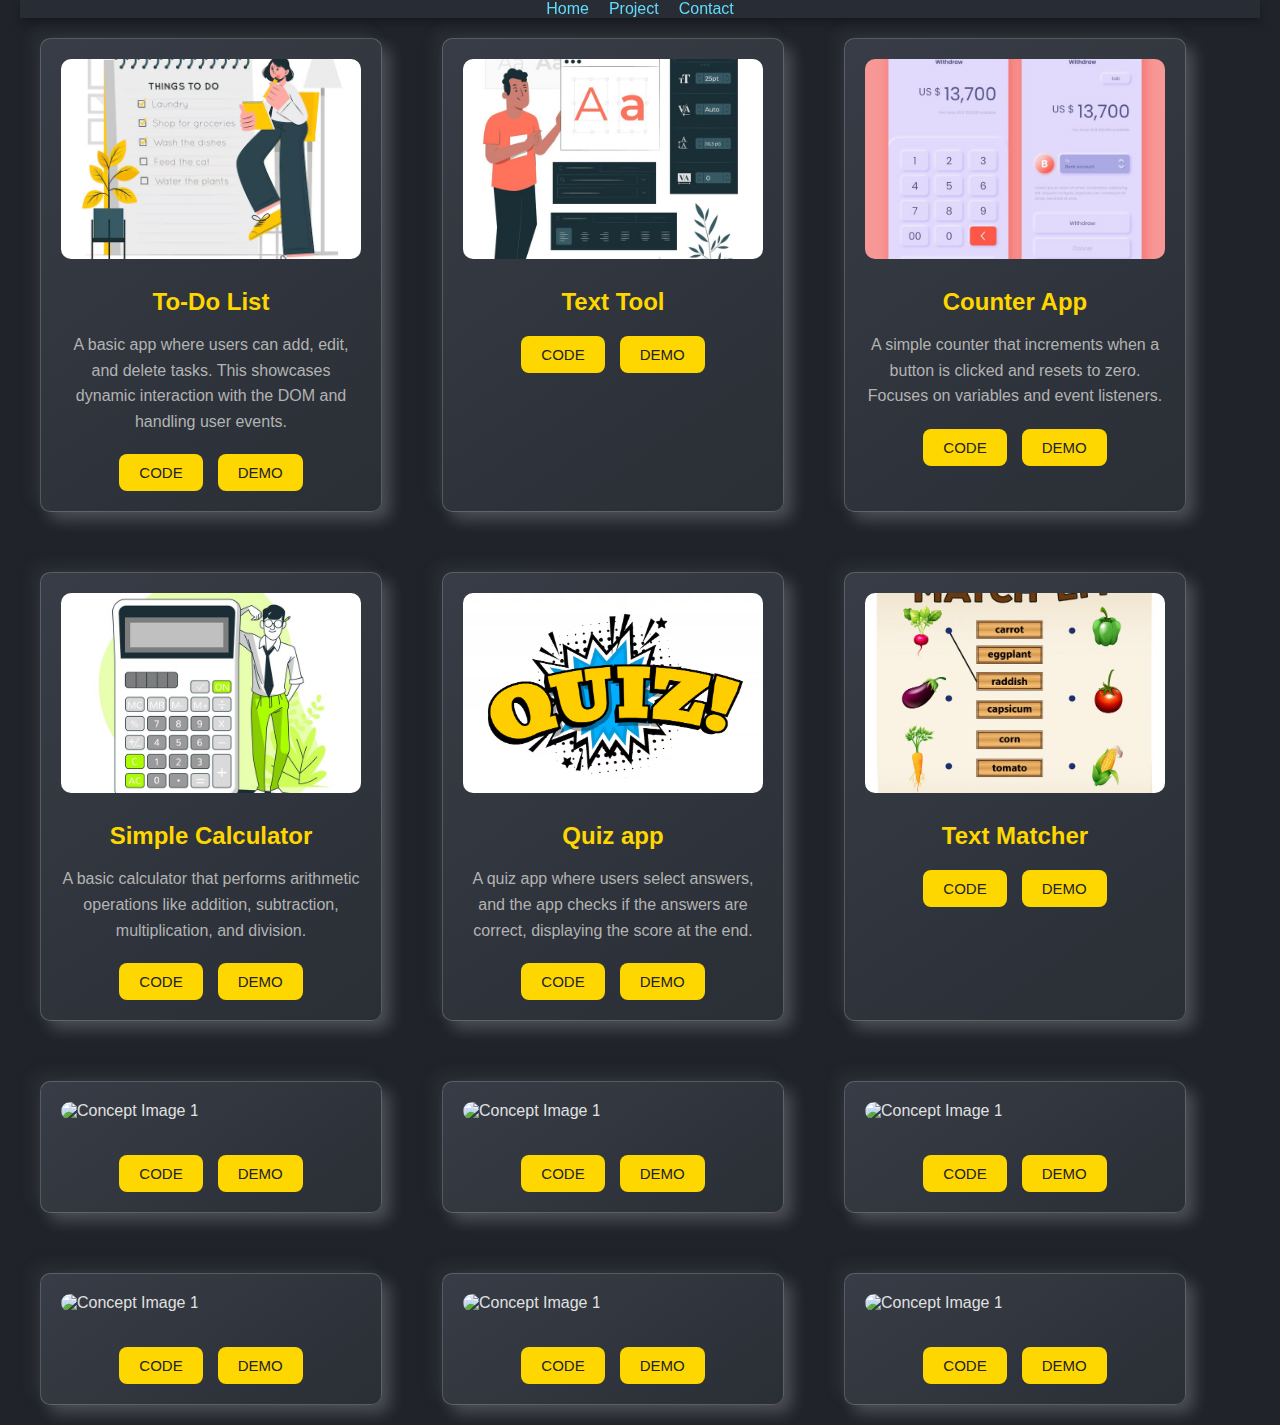
==== projects.html @ d0105e98 "new pages are added" ====
<!DOCTYPE html>
<html lang="en">
<head>
    <meta charset="UTF-8">
    <meta name="viewport" content="width=device-width, initial-scale=1.0">
    <title>Projects</title>
    <link rel="stylesheet" href="style.css">
</head>
<body>
    <header class="navbar">
        <nav class="navbar">
            <ul>
                <li><a href="index.html">Home</a></li>
                <li><a href="projects.html">Project</a></li> 
                <li><a href="contact.html">Contact</a></li> 
            </ul>
        </nav>
    </header>
    <!-- Project section -->
    <div class="concept-container"  id="projects">
        <div class="concept-card">
            <img src="./images/todo list.jpg" alt="Concept Image 1" class="concept-image">
            <h2 class="concept-title">To-Do List</h2>
            <p class="description">A basic app where users can add, edit, and delete tasks. This showcases dynamic interaction with the DOM and handling user events.</p>
            <div class="button-container">
                <button class="concept-button1" onclick="window.open('https:github.com/VedikaMamidwar/notes-app')">CODE</button>
                <button class="concept-button" onclick="window.open('https:notenet.netlify.app')">DEMO</button>
            </div>
        </div>
        <div class="concept-card">
            <img src="./images/text tool.jpg" alt="Concept Image 1" class="concept-image">
            <h2 class="concept-title">Text Tool</h2>
            <p class="description"></p>
            <div class="button-container">
                <button class="concept-button1" onclick="window.open('https:github.com/VedikaMamidwar/text-tool')">CODE</button>
                <button class="concept-button" onclick="window.open('https:domtexttool.netlify.app')">DEMO</button>
            </div>
        </div>
        <div class="concept-card">
            <img src="./images/counter.jpg" alt="Concept Image 1" class="concept-image">
            <h2 class="concept-title">Counter App</h2>
            <p class="description">A simple counter that increments when a button is clicked and resets to zero. Focuses on variables and event listeners.</p>
            <div class="button-container">
                <button class="concept-button1" onclick="window.open('https:github.com/VedikaMamidwar/counters-diceroller')">CODE</button>
                <button class="concept-button" onclick="window.open('https:countersdice.netlify.app')">DEMO</button>
            </div>
        </div>
        <div class="concept-card">
            <img src="./images/calculator.jpg" alt="Concept Image 1" class="concept-image">
            <h2 class="concept-title">Simple Calculator</h2>
            <p class="description">A basic calculator that performs arithmetic operations like addition, subtraction, multiplication, and division.</p>
            <div class="button-container">
                <button class="concept-button1" onclick="window.open('https:github.com/VedikaMamidwar/DOM-manupulation')">CODE</button>
                <button class="concept-button" onclick="window.open('https:domanupulation.netlify.app')">DEMO</button>
            </div>
        </div>
        <div class="concept-card">
            <img src="./images/quiz.avif" alt="Concept Image 1" class="concept-image">
            <h2 class="concept-title">Quiz app</h2>
            <p class="description">A quiz app where users select answers, and the app checks if the answers are correct, displaying the score at the end.</p>
            <div class="button-container">
                <button class="concept-button1">CODE</button>
                <button class="concept-button" onclick="window.open('https:notenet.netlify.app')">DEMO</button>
            </div>
        </div>
        <div class="concept-card">
            <img src="./images/text matcher.jpg" alt="Concept Image 1" class="concept-image">
            <h2 class="concept-title">Text Matcher</h2>
            <p class="description"></p>
            <div class="button-container">
                <button class="concept-button1" onclick="window.open('')">CODE</button>
                <button class="concept-button" onclick="window.open('')">DEMO</button>
            </div>
        </div>
        <div class="concept-card">
            <img src="image1.jpg" alt="Concept Image 1" class="concept-image">
            <h2 class="concept-title"></h2>
            <p class="description"></p>
            <div class="button-container">
                <button class="concept-button1">CODE</button>
                <button class="concept-button">DEMO</button>
            </div>
        </div>
        <div class="concept-card">
            <img src="image1.jpg" alt="Concept Image 1" class="concept-image">
            <h2 class="concept-title"></h2>
            <p class="description"></p>
            <div class="button-container">
                <button class="concept-button1">CODE</button>
                <button class="concept-button">DEMO</button>
            </div>
        </div>
        <div class="concept-card">
            <img src="todo list.jpg" alt="Concept Image 1" class="concept-image">
            <h2 class="concept-title"></h2>
            <p class="description"></p>
            <div class="button-container">
                <button class="concept-button1">CODE</button>
                <button class="concept-button">DEMO</button>
            </div>
        </div>
        <div class="concept-card">
            <img src="image1.jpg" alt="Concept Image 1" class="concept-image">
            <h2 class="concept-title"></h2>
            <p class="description"></p>
            <div class="button-container">
                <button class="concept-button1">CODE</button>
                <button class="concept-button">DEMO</button>
            </div>
        </div>
        <div class="concept-card">
            <img src="image1.jpg" alt="Concept Image 1" class="concept-image">
            <h2 class="concept-title"></h2>
            <p class="description"></p>
            <div class="button-container">
                <button class="concept-button1">CODE</button>
                <button class="concept-button">DEMO</button>
            </div>
        </div>
        <div class="concept-card">
            <img src="image1.jpg" alt="Concept Image 1" class="concept-image">
            <h2 class="concept-title"></h2>
            <p class="description"></p>
            <div class="button-container">
                <button class="concept-button1">CODE</button>
                <button class="concept-button">DEMO</button>
            </div>
        </div>
</body>
</html>
---- style.css ----
/* Global Styles */
body {
    font-family: 'Arial', sans-serif;
    margin: 0;
    padding: 0;
    box-sizing: border-box;
    background-color: #20232a; /* Darker background for a cohesive look */
    color: #e1e1e1; /* Light text for contrast */
}

/* Header */
header {
    background: #282c34; /* Dark, neutral background */
    color: #61dafb; /* Light blue for contrast */
    padding: 35px ;
    position: sticky;
    top: 0;
    z-index: 1000;
    box-shadow: 0 4px 10px rgba(0, 0, 0, 0.3);
    text-align: center; /* Center-align header */
}

.navbar {
    display: flex;
    justify-content: center;
    align-items: center;
    max-width: 1200px;
    margin: 0 auto;
    padding: 0 20px;
}

.navbar ul {
    list-style: none;
    display: flex;
    gap: 20px;
    margin: 0;
    padding: 0;
}

.navbar ul li {
    cursor: pointer;
    color: #61dafb;
    transition: color 0.3s ease;
}

.navbar ul li:hover {
    color: #ffd700; /* Golden color on hover */
}

/* Scroll to Section */
.navbar ul li a {
    color: inherit;
    text-decoration: none;
}

.navbar ul li a:hover {
    color: #ffd700; /* Golden color on hover */
}

/* Content Box */
.content-box {
    display: flex;
    justify-content: space-between;
    align-items: center;
    max-width: 1200px;
    margin: 50px auto;
    padding: 20px;
    gap: 30px;
}

.content {
    max-width: 600px;
}

.heading {
    font-size: 2em;
    margin-bottom: 10px;
    color: #ffd700; /* Bright heading color */
}

p {
    font-size: 1em;
    color: #b3b3b3;
    line-height: 1.6;
}

.js-img {
    width: 600px;
    height: auto;
    border-radius: 10px;
    box-shadow: 0 4px 8px rgba(0, 0, 0, 0.2);
}

/* Concept Card Container */
.concept-container {
    display: flex;
    flex-wrap: wrap;
    gap: 60px;
    max-width: 1200px;
    margin: 0 auto;
    padding: 20px;
}

.concept-card {
    flex: 1 1 calc(33.33% - 40px);
    max-width: 300px;
    border: 1px solid rgba(255, 255, 255, 0.2);
    border-radius: 10px;
    padding: 20px;
    background: linear-gradient(145deg, #373c46, #2a2f36);
    box-shadow: 8px 8px 15px rgba(255, 254, 254, 0.2), -8px -8px 15px rgba(139, 138, 138, 0.1);
    transition: transform 0.3s, box-shadow 0.3s;
}

.concept-card:hover {
    transform: scale(1.05);
    box-shadow: 12px 12px 20px rgba(0, 0, 0, 0.3), -12px -12px 20px rgba(255, 255, 255, 0.15);
}

.concept-image {
    width: 100%;
    height: 200px;
    object-fit: cover;
    border-radius: 10px;
    margin-bottom: 15px;
}

.concept-title {
    text-align: center;
    font-size: 24px;
    font-weight: bold;
    margin: 10px 0;
    color: #ffd700;
}

.description {
    text-align: center;
    font-size: 16px;
    color: #b3b3b3;
    margin-bottom: 15px;
}

/* Button Container */
.button-container {
    display: flex;
    gap: 15px;
    justify-content: center;
    margin-top: 20px;
}

.concept-button, .concept-button1 {
    background-color: #ffd700;  /* Lighter blue for primary button color */
    color: #20232a;
    font-size: 15px;
    padding: 10px 20px;
    border: none;
    border-radius: 8px;
    cursor: pointer;
    transition: background-color 0.3s ease, transform 0.3s ease;
}

.concept-button:hover, .concept-button1:hover {
    background-color: #ffd700; /* Golden color on hover */
    color: #20232a;
    transform: scale(1.05);
}

.concept-button:focus, .concept-button1:focus {
    outline: none;
    box-shadow: 0 0 5px rgba(255, 215, 0, 0.8);
}

/* Button2 */
.concept-button2{
    background-color:#61dafb;  /* Lighter blue for primary button color */
    color: #20232a;
    font-size: 15px;
    padding: 10px 20px;
    border: none;
    border-radius: 8px;
    cursor: pointer;
    transition: background-color 0.3s ease, transform 0.3s ease;
}

.concept-button2:hover {
    background-color: #ffd700; /* Golden color on hover */
    color: #20232a;
    transform: scale(1.05);
}

.concept-button2:focus {
    outline: none;
    box-shadow: 0 0 5px rgba(255, 215, 0, 0.8);
}

/* Contact Section Styles */
.contact {
    display: flex;
    flex-wrap: wrap;
    justify-content: space-around;
    padding: 60px 20px;
    color: #fff;
}

.contact-info, .contact-form {
    flex: 1;
    max-width: 45%;
    margin: 20px;
}

.contact-info h4.heading {
    font-size: 2em;
    margin-bottom: 15px;
    color: #ffd700;
}

.contact-info .paragraph {
    font-size: 1.1em;
    line-height: 1.6;
    color: #ccc;
    margin-bottom: 20px;
}

.contact-info .gmail-no p {
    font-size: 1em;
    margin: 8px 0;
    color: #ffd700;
}

.contact-info .social-links a {
    margin: 0 10px;
    color: #ffd700;
    font-size: 1.5em;
    transition: color 0.3s ease;
}

.contact-info .social-links a:hover {
    color: #fff;
}

/* Contact Form Styles */
.contact-form h2 {
    font-size: 1.8em;
    margin-bottom: 20px;
    color: #ffd700;
}

.contact-form input,
.contact-form textarea {
    width: 100%;
    padding: 12px;
    margin: 10px 0;
    border: none;
    border-radius: 4px;
    color: #fff;
}

.contact-form input::placeholder,
.contact-form textarea::placeholder {
    color: #ccc;
}

.contact-form button {
    width: 100%;
    padding: 12px;
    border: none;
    border-radius: 4px;
    background-color: #61dafb;
    color: #20232a;
    font-size: 1em;
    cursor: pointer;
    transition: background-color 0.3s ease;
}

.contact-form button:hover {
    background-color: #ffd700;
}

/* Footer Styles */
.footer {
    padding: 20px;
    text-align: center;
    background-color: #222;
    color: #aaa;
}

.footer p {
    margin: 0;
    font-size: 0.9em;
}

/* Responsive Design */
@media (max-width: 768px) {
    .contact-info, .contact-form {
        max-width: 100%;
    }
    .contact-info h4.heading {
        font-size: 1.8em;
    }
    .contact-form h2 {
        font-size: 1.6em;
    }
    .content-box {
        flex-direction: column;
        text-align: center;
    }
}
html {
    scroll-behavior: smooth;
}
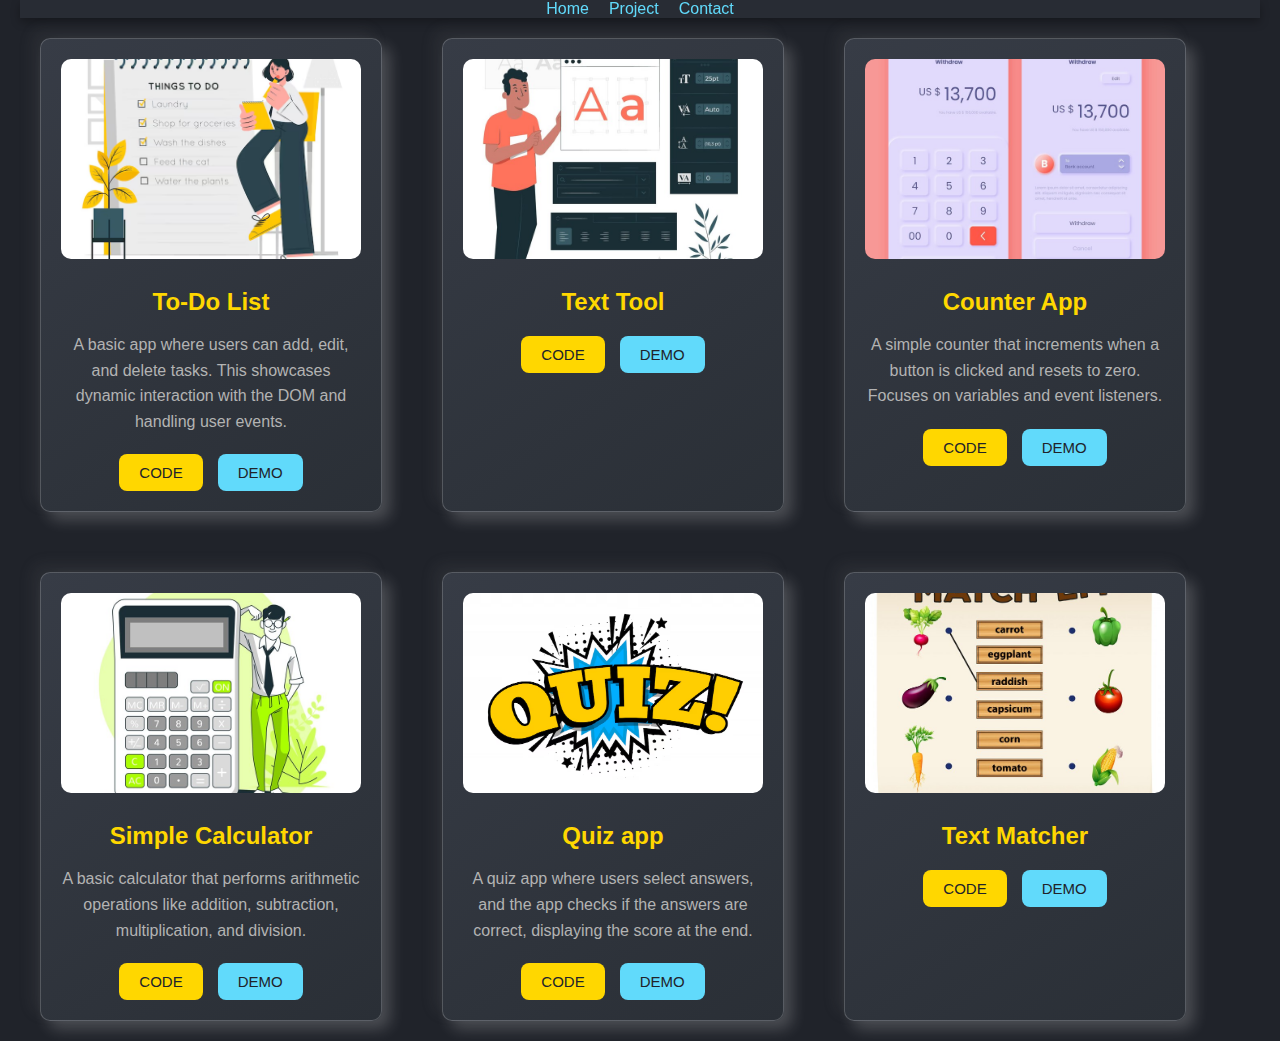
==== commit 0c316b9e: "changes are done" ====
--- a/projects.html
+++ b/projects.html
@@ -1,30 +1,34 @@
 <!DOCTYPE html>
 <html lang="en">
+
 <head>
     <meta charset="UTF-8">
     <meta name="viewport" content="width=device-width, initial-scale=1.0">
     <title>Projects</title>
     <link rel="stylesheet" href="style.css">
 </head>
+
 <body>
     <header class="navbar">
         <nav class="navbar">
             <ul>
                 <li><a href="index.html">Home</a></li>
-                <li><a href="projects.html">Project</a></li> 
-                <li><a href="contact.html">Contact</a></li> 
+                <li><a href="projects.html">Project</a></li>
+                <li><a href="contact.html">Contact</a></li>
             </ul>
         </nav>
     </header>
     <!-- Project section -->
-    <div class="concept-container"  id="projects">
+    <div class="concept-container" id="projects">
         <div class="concept-card">
             <img src="./images/todo list.jpg" alt="Concept Image 1" class="concept-image">
             <h2 class="concept-title">To-Do List</h2>
-            <p class="description">A basic app where users can add, edit, and delete tasks. This showcases dynamic interaction with the DOM and handling user events.</p>
+            <p class="description">A basic app where users can add, edit, and delete tasks. This showcases dynamic
+                interaction with the DOM and handling user events.</p>
             <div class="button-container">
-                <button class="concept-button1" onclick="window.open('https:github.com/VedikaMamidwar/notes-app')">CODE</button>
-                <button class="concept-button" onclick="window.open('https:notenet.netlify.app')">DEMO</button>
+                <button class="concept-button1"
+                    onclick="window.open('https:github.com/VedikaMamidwar/notes-app')">CODE</button>
+                <button class="concept-button2" onclick="window.open('https:notenet.netlify.app')">DEMO</button>
             </div>
         </div>
         <div class="concept-card">
@@ -32,35 +36,41 @@
             <h2 class="concept-title">Text Tool</h2>
             <p class="description"></p>
             <div class="button-container">
-                <button class="concept-button1" onclick="window.open('https:github.com/VedikaMamidwar/text-tool')">CODE</button>
-                <button class="concept-button" onclick="window.open('https:domtexttool.netlify.app')">DEMO</button>
+                <button class="concept-button1"
+                    onclick="window.open('https:github.com/VedikaMamidwar/text-tool')">CODE</button>
+                <button class="concept-button2" onclick="window.open('https:domtexttool.netlify.app')">DEMO</button>
             </div>
         </div>
         <div class="concept-card">
             <img src="./images/counter.jpg" alt="Concept Image 1" class="concept-image">
             <h2 class="concept-title">Counter App</h2>
-            <p class="description">A simple counter that increments when a button is clicked and resets to zero. Focuses on variables and event listeners.</p>
+            <p class="description">A simple counter that increments when a button is clicked and resets to zero. Focuses
+                on variables and event listeners.</p>
             <div class="button-container">
-                <button class="concept-button1" onclick="window.open('https:github.com/VedikaMamidwar/counters-diceroller')">CODE</button>
-                <button class="concept-button" onclick="window.open('https:countersdice.netlify.app')">DEMO</button>
+                <button class="concept-button1"
+                    onclick="window.open('https:github.com/VedikaMamidwar/counters-diceroller')">CODE</button>
+                <button class="concept-button2" onclick="window.open('https:countersdice.netlify.app')">DEMO</button>
             </div>
         </div>
         <div class="concept-card">
             <img src="./images/calculator.jpg" alt="Concept Image 1" class="concept-image">
             <h2 class="concept-title">Simple Calculator</h2>
-            <p class="description">A basic calculator that performs arithmetic operations like addition, subtraction, multiplication, and division.</p>
+            <p class="description">A basic calculator that performs arithmetic operations like addition, subtraction,
+                multiplication, and division.</p>
             <div class="button-container">
-                <button class="concept-button1" onclick="window.open('https:github.com/VedikaMamidwar/DOM-manupulation')">CODE</button>
-                <button class="concept-button" onclick="window.open('https:domanupulation.netlify.app')">DEMO</button>
+                <button class="concept-button1"
+                    onclick="window.open('https:github.com/VedikaMamidwar/DOM-manupulation')">CODE</button>
+                <button class="concept-button2" onclick="window.open('https:domanupulation.netlify.app')">DEMO</button>
             </div>
         </div>
         <div class="concept-card">
             <img src="./images/quiz.avif" alt="Concept Image 1" class="concept-image">
             <h2 class="concept-title">Quiz app</h2>
-            <p class="description">A quiz app where users select answers, and the app checks if the answers are correct, displaying the score at the end.</p>
+            <p class="description">A quiz app where users select answers, and the app checks if the answers are correct,
+                displaying the score at the end.</p>
             <div class="button-container">
                 <button class="concept-button1">CODE</button>
-                <button class="concept-button" onclick="window.open('https:notenet.netlify.app')">DEMO</button>
+                <button class="concept-button2" onclick="window.open('https:notenet.netlify.app')">DEMO</button>
             </div>
         </div>
         <div class="concept-card">
@@ -69,62 +79,10 @@
             <p class="description"></p>
             <div class="button-container">
                 <button class="concept-button1" onclick="window.open('')">CODE</button>
-                <button class="concept-button" onclick="window.open('')">DEMO</button>
+                <button class="concept-button2" onclick="window.open('')">DEMO</button>
             </div>
         </div>
-        <div class="concept-card">
-            <img src="image1.jpg" alt="Concept Image 1" class="concept-image">
-            <h2 class="concept-title"></h2>
-            <p class="description"></p>
-            <div class="button-container">
-                <button class="concept-button1">CODE</button>
-                <button class="concept-button">DEMO</button>
-            </div>
-        </div>
-        <div class="concept-card">
-            <img src="image1.jpg" alt="Concept Image 1" class="concept-image">
-            <h2 class="concept-title"></h2>
-            <p class="description"></p>
-            <div class="button-container">
-                <button class="concept-button1">CODE</button>
-                <button class="concept-button">DEMO</button>
-            </div>
-        </div>
-        <div class="concept-card">
-            <img src="todo list.jpg" alt="Concept Image 1" class="concept-image">
-            <h2 class="concept-title"></h2>
-            <p class="description"></p>
-            <div class="button-container">
-                <button class="concept-button1">CODE</button>
-                <button class="concept-button">DEMO</button>
-            </div>
-        </div>
-        <div class="concept-card">
-            <img src="image1.jpg" alt="Concept Image 1" class="concept-image">
-            <h2 class="concept-title"></h2>
-            <p class="description"></p>
-            <div class="button-container">
-                <button class="concept-button1">CODE</button>
-                <button class="concept-button">DEMO</button>
-            </div>
-        </div>
-        <div class="concept-card">
-            <img src="image1.jpg" alt="Concept Image 1" class="concept-image">
-            <h2 class="concept-title"></h2>
-            <p class="description"></p>
-            <div class="button-container">
-                <button class="concept-button1">CODE</button>
-                <button class="concept-button">DEMO</button>
-            </div>
-        </div>
-        <div class="concept-card">
-            <img src="image1.jpg" alt="Concept Image 1" class="concept-image">
-            <h2 class="concept-title"></h2>
-            <p class="description"></p>
-            <div class="button-container">
-                <button class="concept-button1">CODE</button>
-                <button class="concept-button">DEMO</button>
-            </div>
-        </div>
+
 </body>
+
 </html>